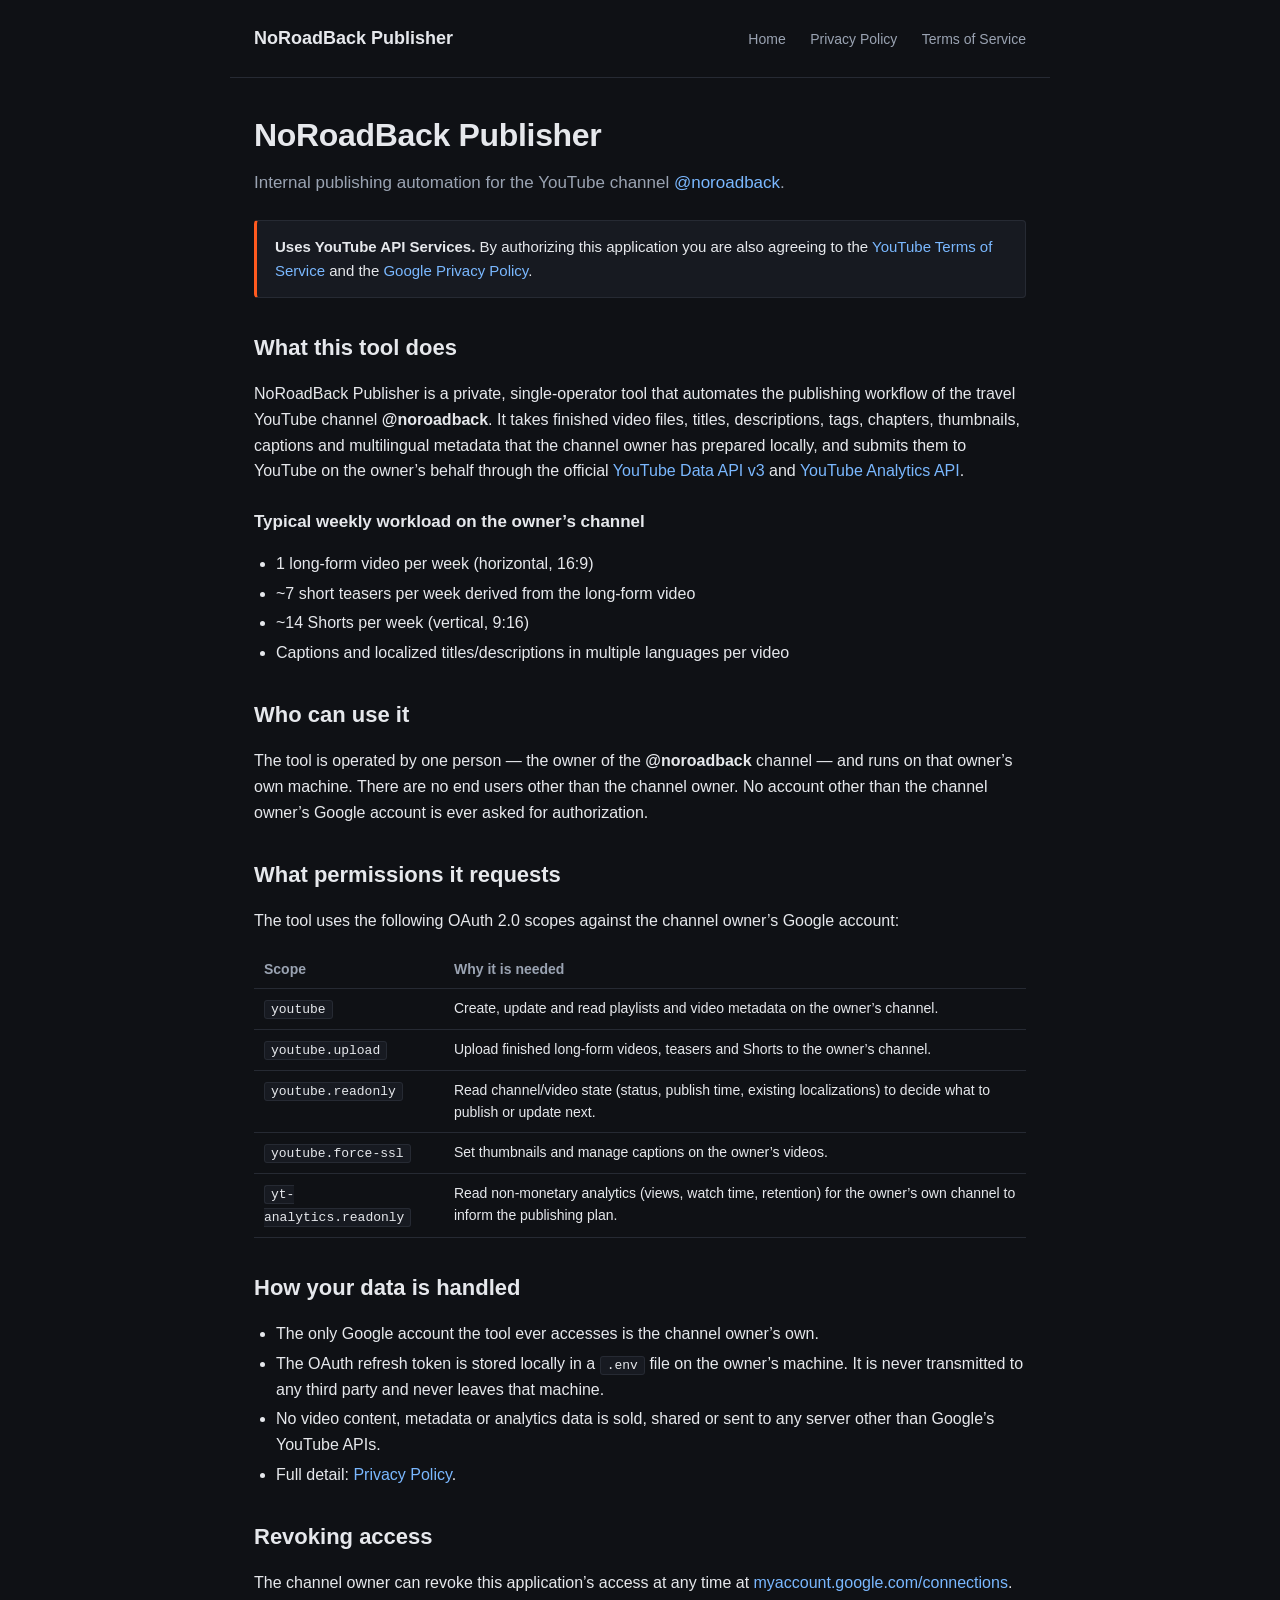
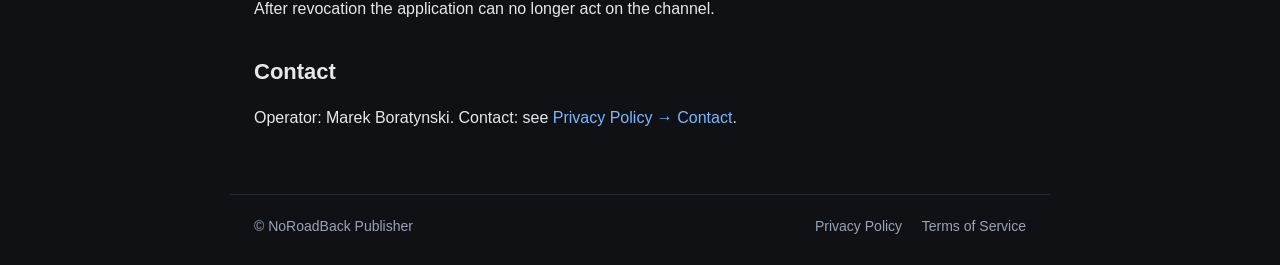
==== index.html @ 5c173f5f "Initial site for YouTube API Services audit (homepage, Privacy Policy, Terms of Service)" ====
<!doctype html>
<html lang="en">
<head>
  <meta charset="utf-8">
  <meta name="viewport" content="width=device-width, initial-scale=1">
  <title>NoRoadBack Publisher</title>
  <meta name="description" content="Internal publishing automation for the YouTube channel @noroadback. Uses the YouTube API Services.">
  <link rel="stylesheet" href="style.css">
</head>
<body>
  <header>
    <div class="brand">NoRoadBack Publisher</div>
    <nav>
      <a href="index.html">Home</a>
      <a href="privacy.html">Privacy Policy</a>
      <a href="terms.html">Terms of Service</a>
    </nav>
  </header>

  <main>
    <h1>NoRoadBack Publisher</h1>
    <p class="tagline">Internal publishing automation for the YouTube channel <a href="https://www.youtube.com/@noroadback" rel="noopener">@noroadback</a>.</p>

    <div class="callout">
      <strong>Uses YouTube API Services.</strong>
      By authorizing this application you are also agreeing to the
      <a href="https://www.youtube.com/t/terms" rel="noopener">YouTube Terms of Service</a> and the
      <a href="https://policies.google.com/privacy" rel="noopener">Google Privacy Policy</a>.
    </div>

    <h2>What this tool does</h2>
    <p>
      NoRoadBack Publisher is a private, single-operator tool that automates the publishing workflow of
      the travel YouTube channel <strong>@noroadback</strong>. It takes finished video files, titles,
      descriptions, tags, chapters, thumbnails, captions and multilingual metadata that the channel
      owner has prepared locally, and submits them to YouTube on the owner&rsquo;s behalf through the
      official <a href="https://developers.google.com/youtube/v3" rel="noopener">YouTube Data API v3</a>
      and <a href="https://developers.google.com/youtube/analytics" rel="noopener">YouTube Analytics API</a>.
    </p>

    <h3>Typical weekly workload on the owner&rsquo;s channel</h3>
    <ul>
      <li>1 long-form video per week (horizontal, 16:9)</li>
      <li>~7 short teasers per week derived from the long-form video</li>
      <li>~14 Shorts per week (vertical, 9:16)</li>
      <li>Captions and localized titles/descriptions in multiple languages per video</li>
    </ul>

    <h2>Who can use it</h2>
    <p>
      The tool is operated by one person &mdash; the owner of the <strong>@noroadback</strong> channel &mdash;
      and runs on that owner&rsquo;s own machine. There are no end users other than the channel owner.
      No account other than the channel owner&rsquo;s Google account is ever asked for authorization.
    </p>

    <h2>What permissions it requests</h2>
    <p>The tool uses the following OAuth 2.0 scopes against the channel owner&rsquo;s Google account:</p>
    <table>
      <thead>
        <tr><th>Scope</th><th>Why it is needed</th></tr>
      </thead>
      <tbody>
        <tr><td><code>youtube</code></td><td>Create, update and read playlists and video metadata on the owner&rsquo;s channel.</td></tr>
        <tr><td><code>youtube.upload</code></td><td>Upload finished long-form videos, teasers and Shorts to the owner&rsquo;s channel.</td></tr>
        <tr><td><code>youtube.readonly</code></td><td>Read channel/video state (status, publish time, existing localizations) to decide what to publish or update next.</td></tr>
        <tr><td><code>youtube.force-ssl</code></td><td>Set thumbnails and manage captions on the owner&rsquo;s videos.</td></tr>
        <tr><td><code>yt-analytics.readonly</code></td><td>Read non-monetary analytics (views, watch time, retention) for the owner&rsquo;s own channel to inform the publishing plan.</td></tr>
      </tbody>
    </table>

    <h2>How your data is handled</h2>
    <ul>
      <li>The only Google account the tool ever accesses is the channel owner&rsquo;s own.</li>
      <li>The OAuth refresh token is stored locally in a <code>.env</code> file on the owner&rsquo;s machine. It is never transmitted to any third party and never leaves that machine.</li>
      <li>No video content, metadata or analytics data is sold, shared or sent to any server other than Google&rsquo;s YouTube APIs.</li>
      <li>Full detail: <a href="privacy.html">Privacy Policy</a>.</li>
    </ul>

    <h2>Revoking access</h2>
    <p>
      The channel owner can revoke this application&rsquo;s access at any time at
      <a href="https://myaccount.google.com/connections" rel="noopener">myaccount.google.com/connections</a>.
      After revocation the application can no longer act on the channel.
    </p>

    <h2>Contact</h2>
    <p>Operator: Marek Boratynski. Contact: see <a href="privacy.html#contact">Privacy Policy &rarr; Contact</a>.</p>
  </main>

  <footer>
    <div>&copy; NoRoadBack Publisher</div>
    <div>
      <a href="privacy.html">Privacy Policy</a>
      <a href="terms.html">Terms of Service</a>
    </div>
  </footer>
</body>
</html>
---- style.css ----
:root {
  --bg: #0f1115;
  --surface: #171a21;
  --border: #262a33;
  --text: #e6e8ec;
  --muted: #9aa3b2;
  --accent: #ff5a1f;
  --link: #7ab8ff;
  --max: 820px;
}

* { box-sizing: border-box; }

html, body {
  margin: 0;
  padding: 0;
  background: var(--bg);
  color: var(--text);
  font-family: -apple-system, BlinkMacSystemFont, "Segoe UI", Roboto, "Helvetica Neue", Arial, sans-serif;
  font-size: 16px;
  line-height: 1.6;
}

a { color: var(--link); text-decoration: none; }
a:hover { text-decoration: underline; }

header, main, footer { max-width: var(--max); margin: 0 auto; padding: 0 24px; }

header {
  display: flex;
  justify-content: space-between;
  align-items: center;
  flex-wrap: wrap;
  padding-top: 24px;
  padding-bottom: 24px;
  border-bottom: 1px solid var(--border);
}

.brand {
  font-weight: 700;
  font-size: 18px;
  color: var(--text);
}

nav a {
  margin-left: 20px;
  color: var(--muted);
  font-size: 14px;
}

nav a:hover { color: var(--text); }

main { padding-top: 32px; padding-bottom: 48px; }

h1 { font-size: 32px; margin: 0 0 8px; letter-spacing: -0.01em; }
h2 { font-size: 22px; margin: 32px 0 8px; }
h3 { font-size: 17px; margin: 24px 0 6px; color: var(--text); }

p, li { color: var(--text); }
.muted { color: var(--muted); }
.small { font-size: 14px; }

.tagline {
  color: var(--muted);
  font-size: 17px;
  margin: 0 0 24px;
}

.callout {
  background: var(--surface);
  border: 1px solid var(--border);
  border-left: 3px solid var(--accent);
  padding: 14px 18px;
  margin: 20px 0;
  border-radius: 4px;
  font-size: 15px;
}

code {
  background: var(--surface);
  border: 1px solid var(--border);
  padding: 1px 6px;
  border-radius: 3px;
  font-size: 13px;
  font-family: "SF Mono", Menlo, Consolas, monospace;
}

ul { padding-left: 22px; }
li { margin: 4px 0; }

table {
  width: 100%;
  border-collapse: collapse;
  margin: 16px 0;
  font-size: 14px;
}
th, td {
  text-align: left;
  padding: 8px 10px;
  border-bottom: 1px solid var(--border);
  vertical-align: top;
}
th { color: var(--muted); font-weight: 600; }

footer {
  border-top: 1px solid var(--border);
  padding-top: 20px;
  padding-bottom: 32px;
  color: var(--muted);
  font-size: 14px;
  display: flex;
  justify-content: space-between;
  flex-wrap: wrap;
  gap: 12px;
}
footer a { color: var(--muted); margin-left: 16px; }
footer a:first-of-type { margin-left: 0; }

@media (max-width: 560px) {
  header { flex-direction: column; align-items: flex-start; gap: 10px; }
  nav a { margin-left: 0; margin-right: 16px; }
  footer { flex-direction: column; }
  footer a { margin-left: 0; }
}
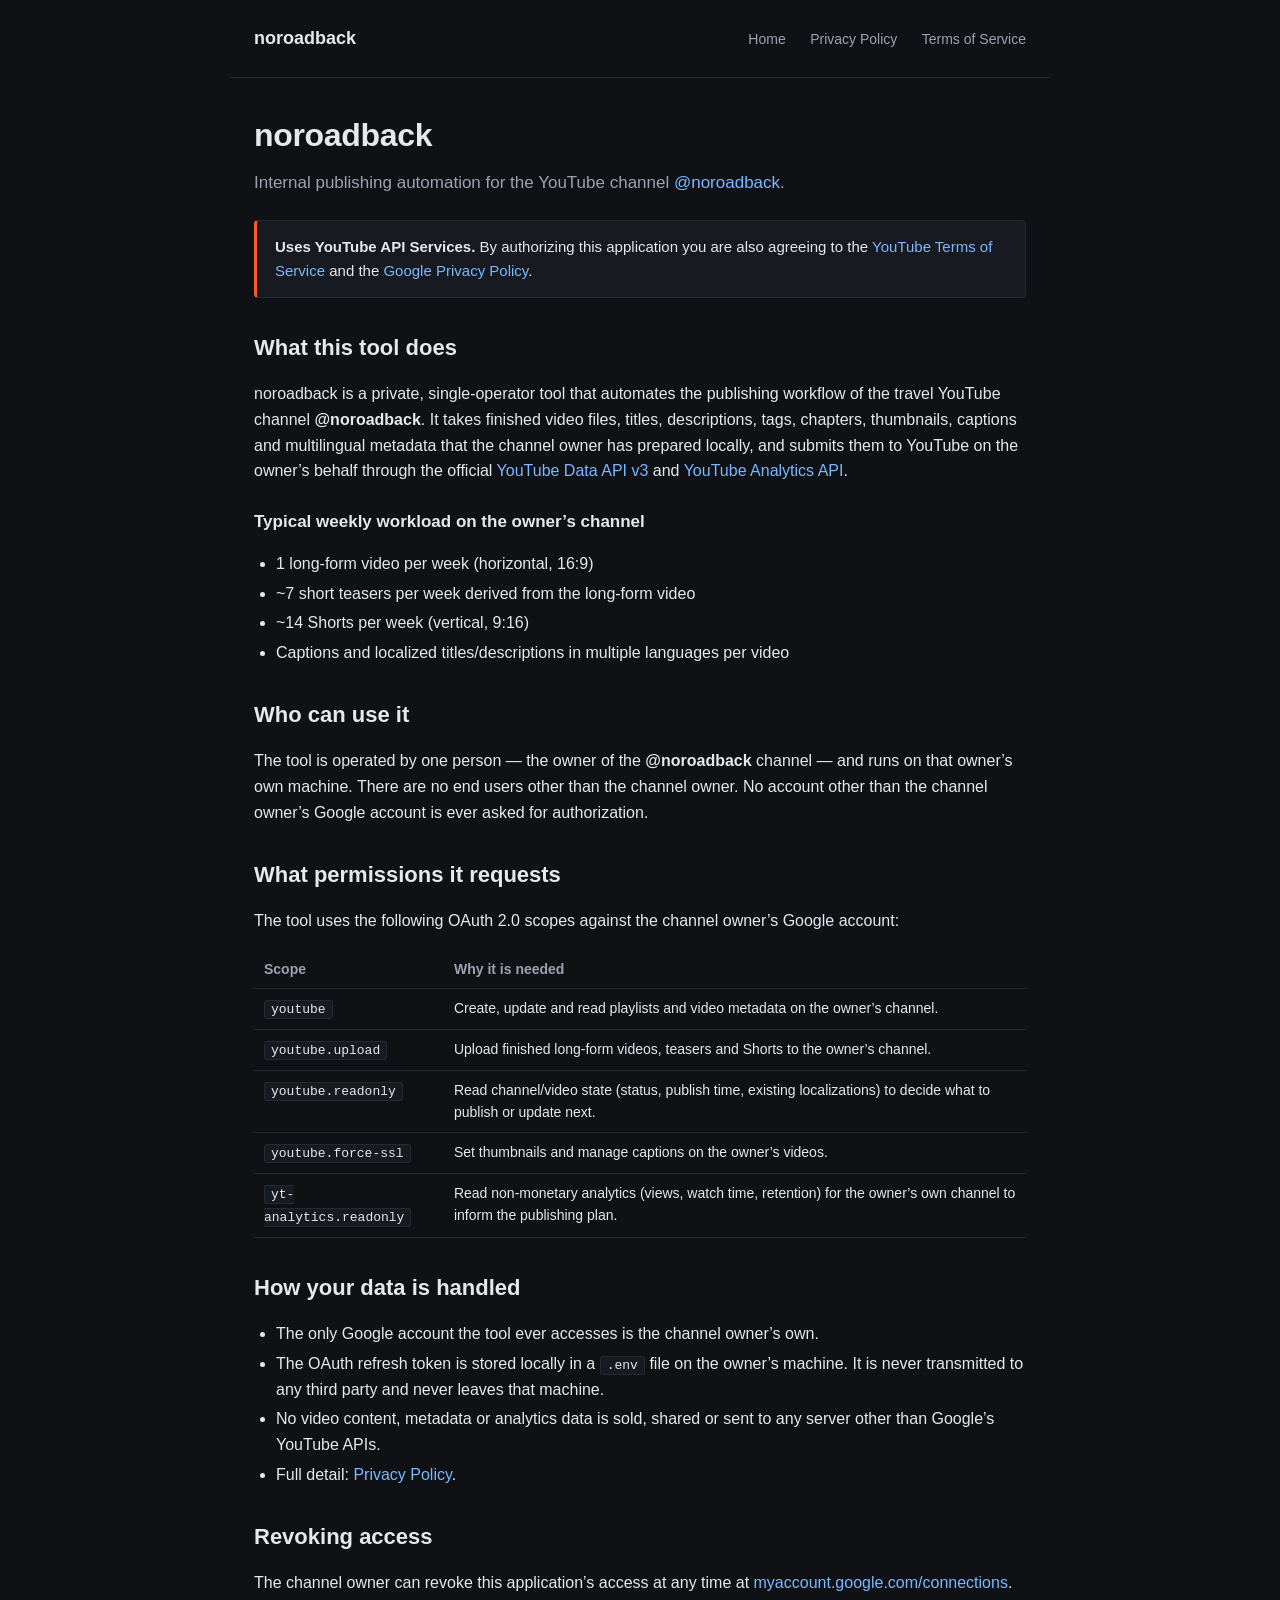
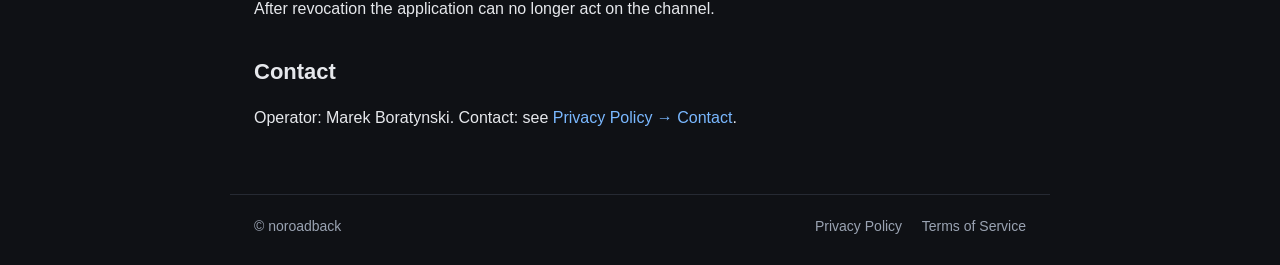
==== commit d19181a8: "Rename brand to 'noroadback' to match Google Cloud OAuth app name" ====
--- a/index.html
+++ b/index.html
@@ -3,13 +3,13 @@
 <head>
   <meta charset="utf-8">
   <meta name="viewport" content="width=device-width, initial-scale=1">
-  <title>NoRoadBack Publisher</title>
+  <title>noroadback</title>
   <meta name="description" content="Internal publishing automation for the YouTube channel @noroadback. Uses the YouTube API Services.">
   <link rel="stylesheet" href="style.css">
 </head>
 <body>
   <header>
-    <div class="brand">NoRoadBack Publisher</div>
+    <div class="brand">noroadback</div>
     <nav>
       <a href="index.html">Home</a>
       <a href="privacy.html">Privacy Policy</a>
@@ -18,7 +18,7 @@
   </header>
 
   <main>
-    <h1>NoRoadBack Publisher</h1>
+    <h1>noroadback</h1>
     <p class="tagline">Internal publishing automation for the YouTube channel <a href="https://www.youtube.com/@noroadback" rel="noopener">@noroadback</a>.</p>
 
     <div class="callout">
@@ -30,7 +30,7 @@
 
     <h2>What this tool does</h2>
     <p>
-      NoRoadBack Publisher is a private, single-operator tool that automates the publishing workflow of
+      noroadback is a private, single-operator tool that automates the publishing workflow of
       the travel YouTube channel <strong>@noroadback</strong>. It takes finished video files, titles,
       descriptions, tags, chapters, thumbnails, captions and multilingual metadata that the channel
       owner has prepared locally, and submits them to YouTube on the owner&rsquo;s behalf through the
@@ -88,7 +88,7 @@
   </main>
 
   <footer>
-    <div>&copy; NoRoadBack Publisher</div>
+    <div>&copy; noroadback</div>
     <div>
       <a href="privacy.html">Privacy Policy</a>
       <a href="terms.html">Terms of Service</a>
